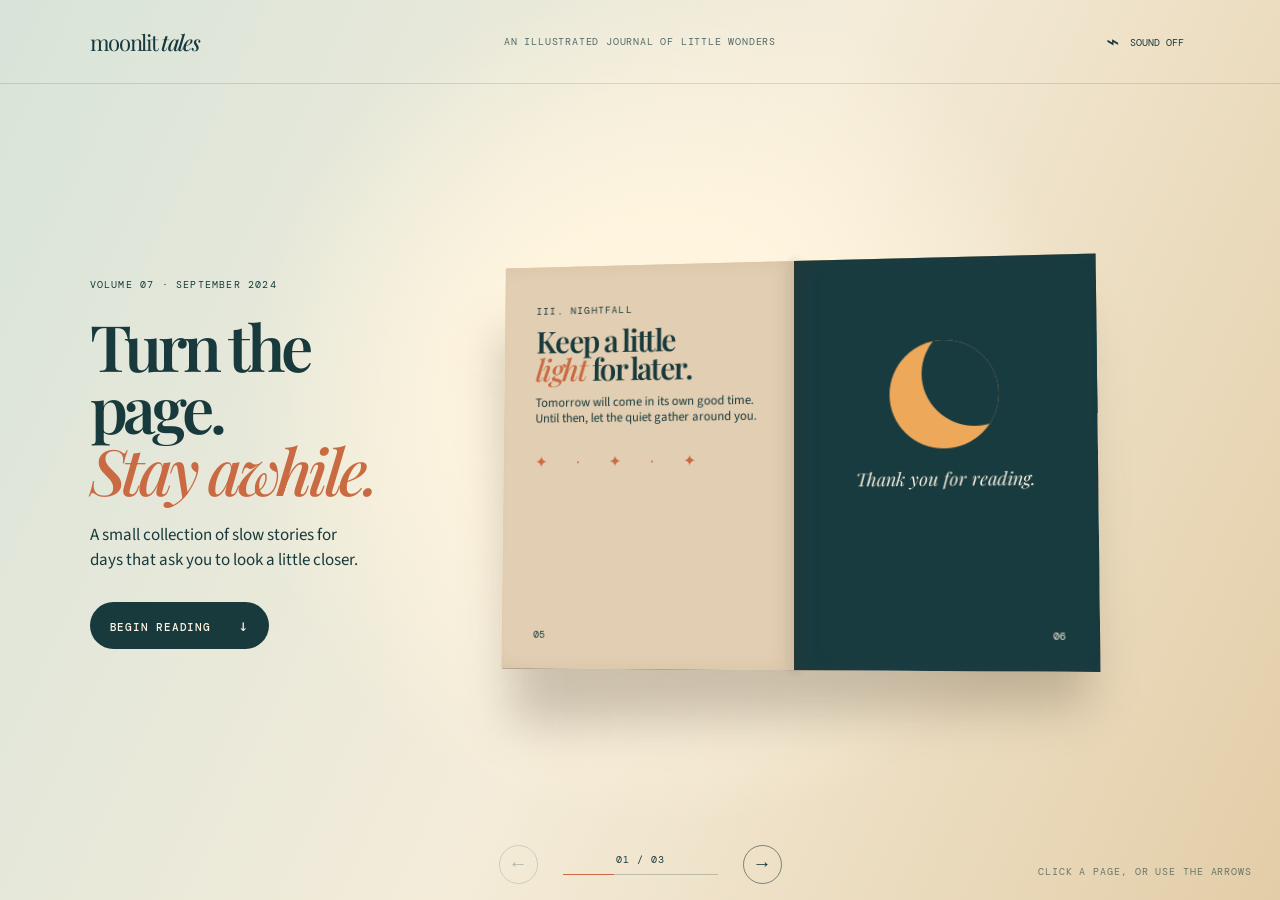
==== index.html @ ef1b7fbb "Animate interactive book page turns" ====
<!doctype html>
<html lang="en">
  <head>
    <meta charset="UTF-8" />
    <meta name="viewport" content="width=device-width, initial-scale=1.0" />
    <title>Moonlit Tales — A book in motion</title>
    <link rel="preconnect" href="https://fonts.googleapis.com" />
    <link rel="preconnect" href="https://fonts.gstatic.com" crossorigin />
    <link href="https://fonts.googleapis.com/css2?family=DM+Mono:wght@400;500&family=Playfair+Display:ital,wght@0,500;0,600;0,700;1,500&family=Source+Sans+3:wght@400;600&display=swap" rel="stylesheet" />
    <link rel="stylesheet" href="styles.css" />
  </head>
  <body>
    <main>
      <header class="topbar">
        <a class="brand" href="#top" aria-label="Moonlit Tales home">moonlit <span>tales</span></a>
        <p>an illustrated journal of little wonders</p>
        <button class="sound-button" type="button" aria-label="Toggle page sound" aria-pressed="false"><span class="sound-icon">⌁</span> sound off</button>
      </header>

      <section class="hero" id="top">
        <div class="hero-copy">
          <p class="eyebrow">Volume 07 · September 2024</p>
          <h1>Turn the page.<br /><em>Stay awhile.</em></h1>
          <p class="intro">A small collection of slow stories for days that ask you to look a little closer.</p>
          <button class="read-button" type="button">Begin reading <span>↓</span></button>
        </div>

        <div class="book-stage" aria-label="An interactive book. Use the arrow buttons or click a page corner to turn pages.">
          <div class="book-shadow"></div>
          <div class="book" id="book">
            <div class="cover back-cover"></div>
            <div class="spread page-one" data-page="1">
              <article class="page left-page title-page">
                <p class="kicker">Moonlit tales presents</p>
                <div class="moon"><span></span></div>
                <h2>The<br />quiet<br /><em>hours</em></h2>
                <p class="byline">Words &amp; photographs by Eliza Marlow</p>
                <p class="page-number">01</p>
              </article>
              <article class="page right-page opener-page">
                <div class="photo photo-window"><div class="window-glow"></div><span class="moon-dot"></span><span class="hill hill-one"></span><span class="hill hill-two"></span></div>
                <p class="caption">I. The blue hour</p>
                <h3>Some evenings<br />arrive <em>softly.</em></h3>
                <p>There is a small moment, just after the last bird settles, when the whole world seems to inhale.</p>
                <p class="page-number">02</p>
              </article>
            </div>
            <div class="spread page-two" data-page="2">
              <article class="page left-page notes-page">
                <p class="caption">II. A field guide to dusk</p>
                <h3>Three things<br />to carry home.</h3>
                <ol>
                  <li><span>01</span> The coolness from a shaded path.</li>
                  <li><span>02</span> A pocketful of fading light.</li>
                  <li><span>03</span> The sound of someone calling you in.</li>
                </ol>
                <p class="page-number">03</p>
              </article>
              <article class="page right-page field-page">
                <div class="photo photo-field"><span class="sun"></span><span class="grass grass-a"></span><span class="grass grass-b"></span><span class="grass grass-c"></span></div>
                <blockquote>“The earth has music for those who listen.”</blockquote>
                <p class="page-number">04</p>
              </article>
            </div>
            <div class="spread page-three" data-page="3">
              <article class="page left-page closing-page">
                <p class="caption">III. Nightfall</p>
                <h3>Keep a little<br /><em>light</em> for later.</h3>
                <p>Tomorrow will come in its own good time. Until then, let the quiet gather around you.</p>
                <div class="stars">✦ &nbsp;·&nbsp; ✦ &nbsp;·&nbsp; ✦</div>
                <p class="page-number">05</p>
              </article>
              <article class="page right-page end-page">
                <div class="moon large-moon"><span></span></div>
                <p class="end-note">Thank you for reading.</p>
                <p class="page-number">06</p>
              </article>
            </div>
            <div class="cover front-cover"><span>Moonlit<br /><em>Tales</em></span></div>
          </div>
        </div>
      </section>

      <section class="controls" aria-label="Book controls">
        <button class="round-button previous" type="button" aria-label="Previous spread">←</button>
        <div class="progress"><span id="spread-label">01 / 03</span><div class="progress-track"><i id="progress-fill"></i></div></div>
        <button class="round-button next" type="button" aria-label="Next spread">→</button>
      </section>
    </main>
    <aside class="corner-note">click a page, or use the arrows</aside>
    <script src="script.js"></script>
  </body>
</html>
---- styles.css ----
:root { --ink:#183a3c; --paper:#f7f0df; --paper-deep:#eee2ca; --rust:#c96a43; --sky:#b9d6d2; --orange:#e8a15f; }
* { box-sizing:border-box; }
body { margin:0; min-height:100vh; color:var(--ink); background:#e9e0cc; font-family:"Source Sans 3",sans-serif; }
main { min-height:100vh; overflow:hidden; background:radial-gradient(circle at 52% 45%,#fff5df 0 21%,transparent 51%),linear-gradient(115deg,#d8e4d9 0%,#f4ecd9 51%,#e3cda7 100%); }
.topbar { height:84px; display:grid; grid-template-columns:1fr 1fr 1fr; align-items:center; padding:0 7vw; border-bottom:1px solid rgba(24,58,60,.14); font-family:"DM Mono",monospace; font-size:10px; letter-spacing:.08em; text-transform:uppercase; }
.brand { color:var(--ink); text-decoration:none; font-family:"Playfair Display",serif; font-size:22px; letter-spacing:-.06em; text-transform:none; }.brand span { font-style:italic; font-weight:500; }.topbar>p { text-align:center; opacity:.72; }.sound-button { justify-self:end; color:var(--ink); border:0; background:none; font:inherit; text-transform:uppercase; cursor:pointer; }.sound-icon { font-size:22px; vertical-align:-3px; margin-right:5px; }
.hero { min-height:calc(100vh - 156px); display:flex; align-items:center; gap:7vw; max-width:1280px; margin:auto; padding:50px 7vw 35px; }.hero-copy { flex:0 0 315px; }.eyebrow,.kicker,.caption { font-family:"DM Mono",monospace; font-size:10px; letter-spacing:.12em; text-transform:uppercase; }.eyebrow { margin:0 0 24px; }.hero h1 { font:600 clamp(43px,5vw,72px)/.97 "Playfair Display",serif; letter-spacing:-.065em; margin:0 0 22px; }.hero h1 em,h2 em,h3 em { color:var(--rust); font-weight:500; }.intro { max-width:270px; font-size:17px; line-height:1.45; margin:0 0 29px; }.read-button { background:var(--ink); color:#fcf4e4; border:0; border-radius:30px; padding:13px 20px; font:500 11px "DM Mono",monospace; text-transform:uppercase; letter-spacing:.07em; cursor:pointer; transition:transform .2s; }.read-button:hover { transform:translateY(-2px); }.read-button span { margin-left:20px; font-size:16px; }
.book-stage { position:relative; width:min(600px,52vw); height:min(410px,55vw); perspective:1800px; }.book-shadow { position:absolute; inset:10% 2% -5%; background:rgba(56,39,23,.24); filter:blur(24px); transform:translateY(25px) rotate(-2deg); }.book { width:100%; height:100%; position:relative; transform-style:preserve-3d; transform:rotateX(4deg) rotateY(-8deg); transition:transform .6s ease; }.book:hover { transform:rotateX(2deg) rotateY(-3deg) translateY(-5px); }.spread,.cover { position:absolute; inset:0; display:flex; transform-style:preserve-3d; transform-origin:left center; }.spread { z-index:3; transition:transform 1.05s cubic-bezier(.55,.05,.18,.99); }.spread.is-flipped { transform:rotateY(-180deg); pointer-events:none; }.page { width:50%; min-width:0; position:relative; overflow:hidden; padding:29px 33px; background:var(--paper); box-shadow:inset -10px 0 17px rgba(93,61,29,.09); backface-visibility:hidden; }.right-page { background:#fbf5e7; box-shadow:inset 11px 0 17px rgba(93,61,29,.1); }.spread::after { content:""; position:absolute; left:50%; top:0; width:2px; height:100%; background:rgba(70,48,24,.15); box-shadow:0 0 12px rgba(45,28,8,.24); }.spread.is-flipped .left-page,.spread.is-flipped .right-page { visibility:hidden; }.page h2 { margin:7px 0 24px; font:600 clamp(37px,4.2vw,57px)/.84 "Playfair Display",serif; letter-spacing:-.07em; }.kicker { margin:0; }.moon { width:39px; height:39px; border-radius:50%; background:#edb05f; position:relative; margin-top:25px; overflow:hidden; }.moon span { position:absolute; width:37px; height:37px; border-radius:50%; background:var(--paper); top:-7px; left:12px; }.byline { font:11px/1.35 "DM Mono",monospace; max-width:120px; }.page-number { position:absolute; bottom:18px; left:33px; right:33px; font:10px "DM Mono",monospace; }.right-page .page-number { text-align:right; }.photo { height:158px; margin:-29px -33px 18px; position:relative; overflow:hidden; }.photo-window { background:linear-gradient(#6d9eaa 0 57%,#235561 58%); }.window-glow { position:absolute; inset:0; background:radial-gradient(circle at 72% 25%,#dfbd79 0 3%,transparent 3.5%),linear-gradient(145deg,transparent 0 40%,rgba(255,231,177,.35) 41% 42%,transparent 43%); }.moon-dot { position:absolute; width:21px; height:21px; right:18%; top:24%; border-radius:50%; background:#f7dca3; }.hill { position:absolute; bottom:-18px; border-radius:50% 50% 0 0; background:#173f4b; }.hill-one { width:130%; height:63px; left:-45px; }.hill-two { width:80%; height:42px; right:-25px; background:#0e343f; }.page h3 { font:600 26px/.95 "Playfair Display",serif; letter-spacing:-.05em; margin:8px 0 11px; }.opener-page>p:not(.caption):not(.page-number),.closing-page>p:not(.caption):not(.page-number) { font-size:13px; line-height:1.25; margin:0; }.notes-page { background:#f3e8d0; }.notes-page ol { list-style:none; padding:4px 0 0; margin:0; font-size:14px; }.notes-page li { display:flex; gap:11px; padding:8px 0; border-top:1px solid rgba(24,58,60,.18); }.notes-page li span { font:9px "DM Mono",monospace; padding-top:3px; }.photo-field { background:linear-gradient(#efb775 0 40%,#a9c1a9 40% 57%,#6c956f 57%); }.sun { position:absolute; width:50px; height:50px; border-radius:50%; background:#f9e4aa; top:37px; right:62px; }.grass { position:absolute; bottom:-30px; width:180px; height:120px; border-radius:70% 0 0; background:#37675f; transform-origin:bottom; }.grass-a { left:-60px; transform:rotate(-12deg); }.grass-b { left:100px; height:95px; background:#214f4d; transform:rotate(10deg); }.grass-c { right:-110px; background:#497961; }.field-page blockquote { font:italic 18px/1.08 "Playfair Display",serif; margin:15px 0; }.closing-page { background:#e2ceb2; }.closing-page h3 { font-size:31px; }.stars { margin-top:26px; color:var(--rust); letter-spacing:8px; }.end-page { background:#183b40; color:#f7eedb; text-align:center; }.large-moon { width:108px; height:108px; margin:54px auto 18px; background:#eda85a; }.large-moon span { width:105px; height:105px; background:#183b40; left:32px; top:-19px; }.end-note { font:italic 18px "Playfair Display",serif; }.cover { background:var(--ink); z-index:1; color:#f4ddba; align-items:center; justify-content:center; transform:translateZ(-3px); }.front-cover { z-index:6; transform-origin:left; transition:transform 1.05s cubic-bezier(.55,.05,.18,.99); }.front-cover.open { transform:rotateY(-180deg); pointer-events:none; }.front-cover span { font:600 38px/.87 "Playfair Display",serif; letter-spacing:-.06em; }.front-cover em { color:#eaa063; font-weight:500; }.back-cover { background:#c86a43; }
.controls { height:72px; display:flex; justify-content:center; align-items:center; gap:25px; }.round-button { width:39px; height:39px; border:1px solid rgba(24,58,60,.55); border-radius:50%; background:transparent; color:var(--ink); font-size:19px; cursor:pointer; transition:.2s; }.round-button:hover:not(:disabled) { color:#fff7e8; background:var(--ink); }.round-button:disabled { opacity:.3; cursor:not-allowed; }.progress { width:155px; font:10px "DM Mono",monospace; letter-spacing:.1em; text-align:center; }.progress-track { height:1px; background:rgba(24,58,60,.24); margin-top:8px; }.progress-track i { display:block; height:100%; width:33.333%; background:var(--rust); transition:width .5s ease; }.corner-note { position:fixed; right:28px; bottom:22px; font:10px "DM Mono",monospace; letter-spacing:.09em; text-transform:uppercase; opacity:.6; }
@media (max-width:760px) { .topbar { padding:0 24px; grid-template-columns:1fr auto; }.topbar>p { display:none; }.hero { flex-direction:column; align-items:flex-start; gap:15px; padding:42px 24px 20px; }.hero-copy { flex:auto; }.book-stage { width:min(610px,100%); height:min(68vw,410px); align-self:center; }.page { padding:20px; }.photo { margin:-20px -20px 13px; height:39%; }.page h2 { font-size:clamp(28px,7vw,48px); }.page h3 { font-size:clamp(18px,4vw,26px); }.page-number { bottom:11px; left:20px; right:20px; }.corner-note { display:none; } }
@media (prefers-reduced-motion:reduce) { *,*::before,*::after { transition-duration:.01ms!important; animation-duration:.01ms!important; } }
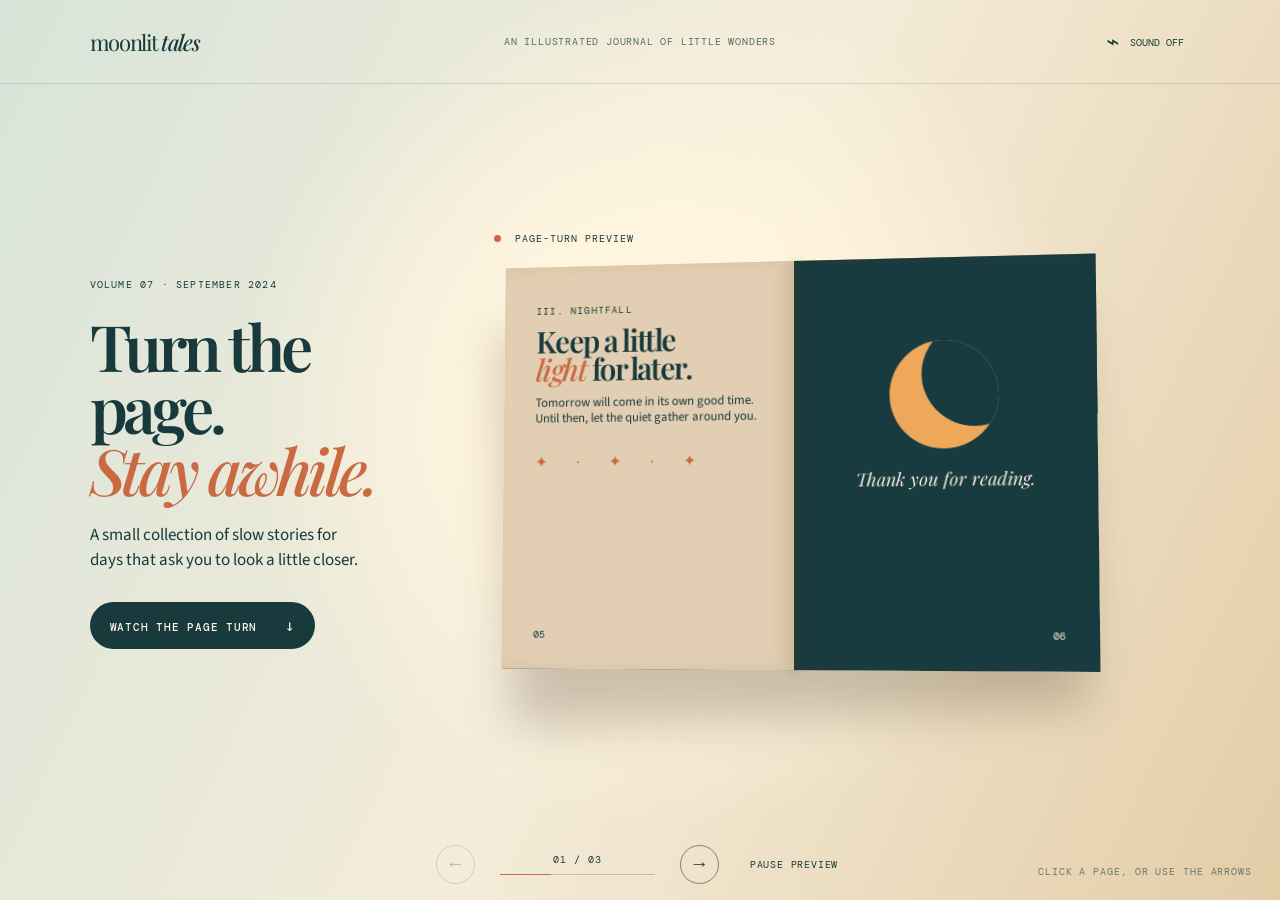
==== commit 6d9ef882: "Autoplay the book page-turn preview" ====
--- a/index.html
+++ b/index.html
@@ -22,10 +22,11 @@
           <p class="eyebrow">Volume 07 · September 2024</p>
           <h1>Turn the page.<br /><em>Stay awhile.</em></h1>
           <p class="intro">A small collection of slow stories for days that ask you to look a little closer.</p>
-          <button class="read-button" type="button">Begin reading <span>↓</span></button>
+          <button class="read-button" type="button">Watch the page turn <span>↓</span></button>
         </div>
 
         <div class="book-stage" aria-label="An interactive book. Use the arrow buttons or click a page corner to turn pages.">
+          <p class="animation-status" aria-live="polite"><span></span> page-turn preview</p>
           <div class="book-shadow"></div>
           <div class="book" id="book">
             <div class="cover back-cover"></div>
@@ -85,6 +86,7 @@
         <button class="round-button previous" type="button" aria-label="Previous spread">←</button>
         <div class="progress"><span id="spread-label">01 / 03</span><div class="progress-track"><i id="progress-fill"></i></div></div>
         <button class="round-button next" type="button" aria-label="Next spread">→</button>
+        <button class="pause-button" type="button" aria-pressed="false">pause preview</button>
       </section>
     </main>
     <aside class="corner-note">click a page, or use the arrows</aside>
--- a/styles.css
+++ b/styles.css
@@ -5,7 +5,7 @@
 .topbar { height:84px; display:grid; grid-template-columns:1fr 1fr 1fr; align-items:center; padding:0 7vw; border-bottom:1px solid rgba(24,58,60,.14); font-family:"DM Mono",monospace; font-size:10px; letter-spacing:.08em; text-transform:uppercase; }
 .brand { color:var(--ink); text-decoration:none; font-family:"Playfair Display",serif; font-size:22px; letter-spacing:-.06em; text-transform:none; }.brand span { font-style:italic; font-weight:500; }.topbar>p { text-align:center; opacity:.72; }.sound-button { justify-self:end; color:var(--ink); border:0; background:none; font:inherit; text-transform:uppercase; cursor:pointer; }.sound-icon { font-size:22px; vertical-align:-3px; margin-right:5px; }
 .hero { min-height:calc(100vh - 156px); display:flex; align-items:center; gap:7vw; max-width:1280px; margin:auto; padding:50px 7vw 35px; }.hero-copy { flex:0 0 315px; }.eyebrow,.kicker,.caption { font-family:"DM Mono",monospace; font-size:10px; letter-spacing:.12em; text-transform:uppercase; }.eyebrow { margin:0 0 24px; }.hero h1 { font:600 clamp(43px,5vw,72px)/.97 "Playfair Display",serif; letter-spacing:-.065em; margin:0 0 22px; }.hero h1 em,h2 em,h3 em { color:var(--rust); font-weight:500; }.intro { max-width:270px; font-size:17px; line-height:1.45; margin:0 0 29px; }.read-button { background:var(--ink); color:#fcf4e4; border:0; border-radius:30px; padding:13px 20px; font:500 11px "DM Mono",monospace; text-transform:uppercase; letter-spacing:.07em; cursor:pointer; transition:transform .2s; }.read-button:hover { transform:translateY(-2px); }.read-button span { margin-left:20px; font-size:16px; }
-.book-stage { position:relative; width:min(600px,52vw); height:min(410px,55vw); perspective:1800px; }.book-shadow { position:absolute; inset:10% 2% -5%; background:rgba(56,39,23,.24); filter:blur(24px); transform:translateY(25px) rotate(-2deg); }.book { width:100%; height:100%; position:relative; transform-style:preserve-3d; transform:rotateX(4deg) rotateY(-8deg); transition:transform .6s ease; }.book:hover { transform:rotateX(2deg) rotateY(-3deg) translateY(-5px); }.spread,.cover { position:absolute; inset:0; display:flex; transform-style:preserve-3d; transform-origin:left center; }.spread { z-index:3; transition:transform 1.05s cubic-bezier(.55,.05,.18,.99); }.spread.is-flipped { transform:rotateY(-180deg); pointer-events:none; }.page { width:50%; min-width:0; position:relative; overflow:hidden; padding:29px 33px; background:var(--paper); box-shadow:inset -10px 0 17px rgba(93,61,29,.09); backface-visibility:hidden; }.right-page { background:#fbf5e7; box-shadow:inset 11px 0 17px rgba(93,61,29,.1); }.spread::after { content:""; position:absolute; left:50%; top:0; width:2px; height:100%; background:rgba(70,48,24,.15); box-shadow:0 0 12px rgba(45,28,8,.24); }.spread.is-flipped .left-page,.spread.is-flipped .right-page { visibility:hidden; }.page h2 { margin:7px 0 24px; font:600 clamp(37px,4.2vw,57px)/.84 "Playfair Display",serif; letter-spacing:-.07em; }.kicker { margin:0; }.moon { width:39px; height:39px; border-radius:50%; background:#edb05f; position:relative; margin-top:25px; overflow:hidden; }.moon span { position:absolute; width:37px; height:37px; border-radius:50%; background:var(--paper); top:-7px; left:12px; }.byline { font:11px/1.35 "DM Mono",monospace; max-width:120px; }.page-number { position:absolute; bottom:18px; left:33px; right:33px; font:10px "DM Mono",monospace; }.right-page .page-number { text-align:right; }.photo { height:158px; margin:-29px -33px 18px; position:relative; overflow:hidden; }.photo-window { background:linear-gradient(#6d9eaa 0 57%,#235561 58%); }.window-glow { position:absolute; inset:0; background:radial-gradient(circle at 72% 25%,#dfbd79 0 3%,transparent 3.5%),linear-gradient(145deg,transparent 0 40%,rgba(255,231,177,.35) 41% 42%,transparent 43%); }.moon-dot { position:absolute; width:21px; height:21px; right:18%; top:24%; border-radius:50%; background:#f7dca3; }.hill { position:absolute; bottom:-18px; border-radius:50% 50% 0 0; background:#173f4b; }.hill-one { width:130%; height:63px; left:-45px; }.hill-two { width:80%; height:42px; right:-25px; background:#0e343f; }.page h3 { font:600 26px/.95 "Playfair Display",serif; letter-spacing:-.05em; margin:8px 0 11px; }.opener-page>p:not(.caption):not(.page-number),.closing-page>p:not(.caption):not(.page-number) { font-size:13px; line-height:1.25; margin:0; }.notes-page { background:#f3e8d0; }.notes-page ol { list-style:none; padding:4px 0 0; margin:0; font-size:14px; }.notes-page li { display:flex; gap:11px; padding:8px 0; border-top:1px solid rgba(24,58,60,.18); }.notes-page li span { font:9px "DM Mono",monospace; padding-top:3px; }.photo-field { background:linear-gradient(#efb775 0 40%,#a9c1a9 40% 57%,#6c956f 57%); }.sun { position:absolute; width:50px; height:50px; border-radius:50%; background:#f9e4aa; top:37px; right:62px; }.grass { position:absolute; bottom:-30px; width:180px; height:120px; border-radius:70% 0 0; background:#37675f; transform-origin:bottom; }.grass-a { left:-60px; transform:rotate(-12deg); }.grass-b { left:100px; height:95px; background:#214f4d; transform:rotate(10deg); }.grass-c { right:-110px; background:#497961; }.field-page blockquote { font:italic 18px/1.08 "Playfair Display",serif; margin:15px 0; }.closing-page { background:#e2ceb2; }.closing-page h3 { font-size:31px; }.stars { margin-top:26px; color:var(--rust); letter-spacing:8px; }.end-page { background:#183b40; color:#f7eedb; text-align:center; }.large-moon { width:108px; height:108px; margin:54px auto 18px; background:#eda85a; }.large-moon span { width:105px; height:105px; background:#183b40; left:32px; top:-19px; }.end-note { font:italic 18px "Playfair Display",serif; }.cover { background:var(--ink); z-index:1; color:#f4ddba; align-items:center; justify-content:center; transform:translateZ(-3px); }.front-cover { z-index:6; transform-origin:left; transition:transform 1.05s cubic-bezier(.55,.05,.18,.99); }.front-cover.open { transform:rotateY(-180deg); pointer-events:none; }.front-cover span { font:600 38px/.87 "Playfair Display",serif; letter-spacing:-.06em; }.front-cover em { color:#eaa063; font-weight:500; }.back-cover { background:#c86a43; }
-.controls { height:72px; display:flex; justify-content:center; align-items:center; gap:25px; }.round-button { width:39px; height:39px; border:1px solid rgba(24,58,60,.55); border-radius:50%; background:transparent; color:var(--ink); font-size:19px; cursor:pointer; transition:.2s; }.round-button:hover:not(:disabled) { color:#fff7e8; background:var(--ink); }.round-button:disabled { opacity:.3; cursor:not-allowed; }.progress { width:155px; font:10px "DM Mono",monospace; letter-spacing:.1em; text-align:center; }.progress-track { height:1px; background:rgba(24,58,60,.24); margin-top:8px; }.progress-track i { display:block; height:100%; width:33.333%; background:var(--rust); transition:width .5s ease; }.corner-note { position:fixed; right:28px; bottom:22px; font:10px "DM Mono",monospace; letter-spacing:.09em; text-transform:uppercase; opacity:.6; }
+.book-stage { position:relative; width:min(600px,52vw); height:min(410px,55vw); perspective:1800px; }.animation-status { position:absolute; top:-27px; left:0; z-index:8; margin:0; font:10px "DM Mono",monospace; text-transform:uppercase; letter-spacing:.1em; }.animation-status span { display:inline-block; width:7px; height:7px; margin-right:7px; border-radius:50%; background:var(--rust); animation:pulse 1.5s infinite; }.book-shadow { position:absolute; inset:10% 2% -5%; background:rgba(56,39,23,.24); filter:blur(24px); transform:translateY(25px) rotate(-2deg); }.book { width:100%; height:100%; position:relative; transform-style:preserve-3d; transform:rotateX(4deg) rotateY(-8deg); transition:transform .6s ease; }.book:hover { transform:rotateX(2deg) rotateY(-3deg) translateY(-5px); }.spread,.cover { position:absolute; inset:0; display:flex; transform-style:preserve-3d; transform-origin:left center; }.spread { z-index:3; transition:transform 1.05s cubic-bezier(.55,.05,.18,.99); }.spread.is-flipped { transform:rotateY(-180deg); pointer-events:none; }.page { width:50%; min-width:0; position:relative; overflow:hidden; padding:29px 33px; background:var(--paper); box-shadow:inset -10px 0 17px rgba(93,61,29,.09); backface-visibility:hidden; }.right-page { background:#fbf5e7; box-shadow:inset 11px 0 17px rgba(93,61,29,.1); }.spread::after { content:""; position:absolute; left:50%; top:0; width:2px; height:100%; background:rgba(70,48,24,.15); box-shadow:0 0 12px rgba(45,28,8,.24); }.spread.is-flipped .left-page,.spread.is-flipped .right-page { visibility:hidden; }.page h2 { margin:7px 0 24px; font:600 clamp(37px,4.2vw,57px)/.84 "Playfair Display",serif; letter-spacing:-.07em; }.kicker { margin:0; }.moon { width:39px; height:39px; border-radius:50%; background:#edb05f; position:relative; margin-top:25px; overflow:hidden; }.moon span { position:absolute; width:37px; height:37px; border-radius:50%; background:var(--paper); top:-7px; left:12px; }.byline { font:11px/1.35 "DM Mono",monospace; max-width:120px; }.page-number { position:absolute; bottom:18px; left:33px; right:33px; font:10px "DM Mono",monospace; }.right-page .page-number { text-align:right; }.photo { height:158px; margin:-29px -33px 18px; position:relative; overflow:hidden; }.photo-window { background:linear-gradient(#6d9eaa 0 57%,#235561 58%); }.window-glow { position:absolute; inset:0; background:radial-gradient(circle at 72% 25%,#dfbd79 0 3%,transparent 3.5%),linear-gradient(145deg,transparent 0 40%,rgba(255,231,177,.35) 41% 42%,transparent 43%); }.moon-dot { position:absolute; width:21px; height:21px; right:18%; top:24%; border-radius:50%; background:#f7dca3; }.hill { position:absolute; bottom:-18px; border-radius:50% 50% 0 0; background:#173f4b; }.hill-one { width:130%; height:63px; left:-45px; }.hill-two { width:80%; height:42px; right:-25px; background:#0e343f; }.page h3 { font:600 26px/.95 "Playfair Display",serif; letter-spacing:-.05em; margin:8px 0 11px; }.opener-page>p:not(.caption):not(.page-number),.closing-page>p:not(.caption):not(.page-number) { font-size:13px; line-height:1.25; margin:0; }.notes-page { background:#f3e8d0; }.notes-page ol { list-style:none; padding:4px 0 0; margin:0; font-size:14px; }.notes-page li { display:flex; gap:11px; padding:8px 0; border-top:1px solid rgba(24,58,60,.18); }.notes-page li span { font:9px "DM Mono",monospace; padding-top:3px; }.photo-field { background:linear-gradient(#efb775 0 40%,#a9c1a9 40% 57%,#6c956f 57%); }.sun { position:absolute; width:50px; height:50px; border-radius:50%; background:#f9e4aa; top:37px; right:62px; }.grass { position:absolute; bottom:-30px; width:180px; height:120px; border-radius:70% 0 0; background:#37675f; transform-origin:bottom; }.grass-a { left:-60px; transform:rotate(-12deg); }.grass-b { left:100px; height:95px; background:#214f4d; transform:rotate(10deg); }.grass-c { right:-110px; background:#497961; }.field-page blockquote { font:italic 18px/1.08 "Playfair Display",serif; margin:15px 0; }.closing-page { background:#e2ceb2; }.closing-page h3 { font-size:31px; }.stars { margin-top:26px; color:var(--rust); letter-spacing:8px; }.end-page { background:#183b40; color:#f7eedb; text-align:center; }.large-moon { width:108px; height:108px; margin:54px auto 18px; background:#eda85a; }.large-moon span { width:105px; height:105px; background:#183b40; left:32px; top:-19px; }.end-note { font:italic 18px "Playfair Display",serif; }.cover { background:var(--ink); z-index:1; color:#f4ddba; align-items:center; justify-content:center; transform:translateZ(-3px); }.front-cover { z-index:6; transform-origin:left; transition:transform 1.05s cubic-bezier(.55,.05,.18,.99); }.front-cover.open { transform:rotateY(-180deg); pointer-events:none; }.front-cover span { font:600 38px/.87 "Playfair Display",serif; letter-spacing:-.06em; }.front-cover em { color:#eaa063; font-weight:500; }.back-cover { background:#c86a43; } @keyframes pulse { 50% { opacity:.25; transform:scale(.7); } }
+.controls { height:72px; display:flex; justify-content:center; align-items:center; gap:25px; }.round-button { width:39px; height:39px; border:1px solid rgba(24,58,60,.55); border-radius:50%; background:transparent; color:var(--ink); font-size:19px; cursor:pointer; transition:.2s; }.round-button:hover:not(:disabled) { color:#fff7e8; background:var(--ink); }.round-button:disabled { opacity:.3; cursor:not-allowed; }.progress { width:155px; font:10px "DM Mono",monospace; letter-spacing:.1em; text-align:center; }.progress-track { height:1px; background:rgba(24,58,60,.24); margin-top:8px; }.progress-track i { display:block; height:100%; width:33.333%; background:var(--rust); transition:width .5s ease; }.pause-button { border:0; background:none; color:var(--ink); font:10px "DM Mono",monospace; letter-spacing:.08em; text-transform:uppercase; cursor:pointer; }.corner-note { position:fixed; right:28px; bottom:22px; font:10px "DM Mono",monospace; letter-spacing:.09em; text-transform:uppercase; opacity:.6; }
 @media (max-width:760px) { .topbar { padding:0 24px; grid-template-columns:1fr auto; }.topbar>p { display:none; }.hero { flex-direction:column; align-items:flex-start; gap:15px; padding:42px 24px 20px; }.hero-copy { flex:auto; }.book-stage { width:min(610px,100%); height:min(68vw,410px); align-self:center; }.page { padding:20px; }.photo { margin:-20px -20px 13px; height:39%; }.page h2 { font-size:clamp(28px,7vw,48px); }.page h3 { font-size:clamp(18px,4vw,26px); }.page-number { bottom:11px; left:20px; right:20px; }.corner-note { display:none; } }
 @media (prefers-reduced-motion:reduce) { *,*::before,*::after { transition-duration:.01ms!important; animation-duration:.01ms!important; } }
